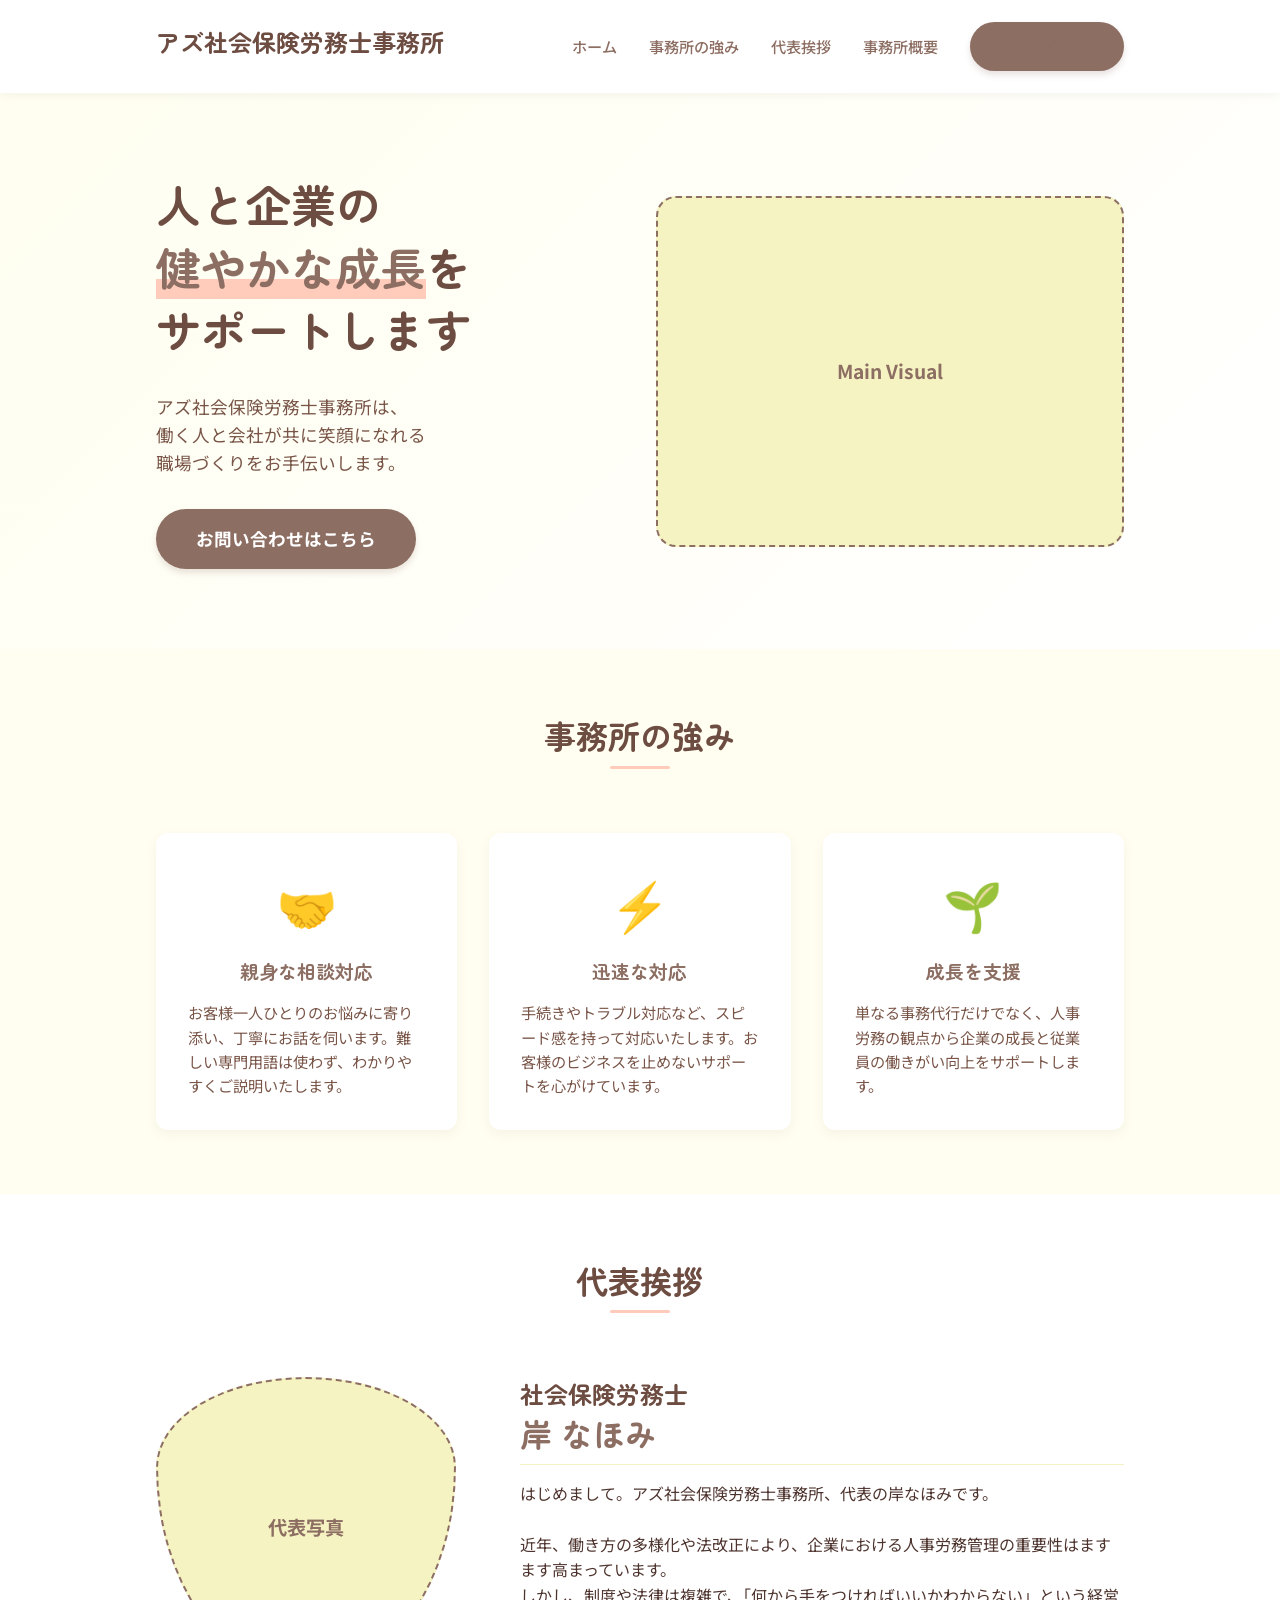
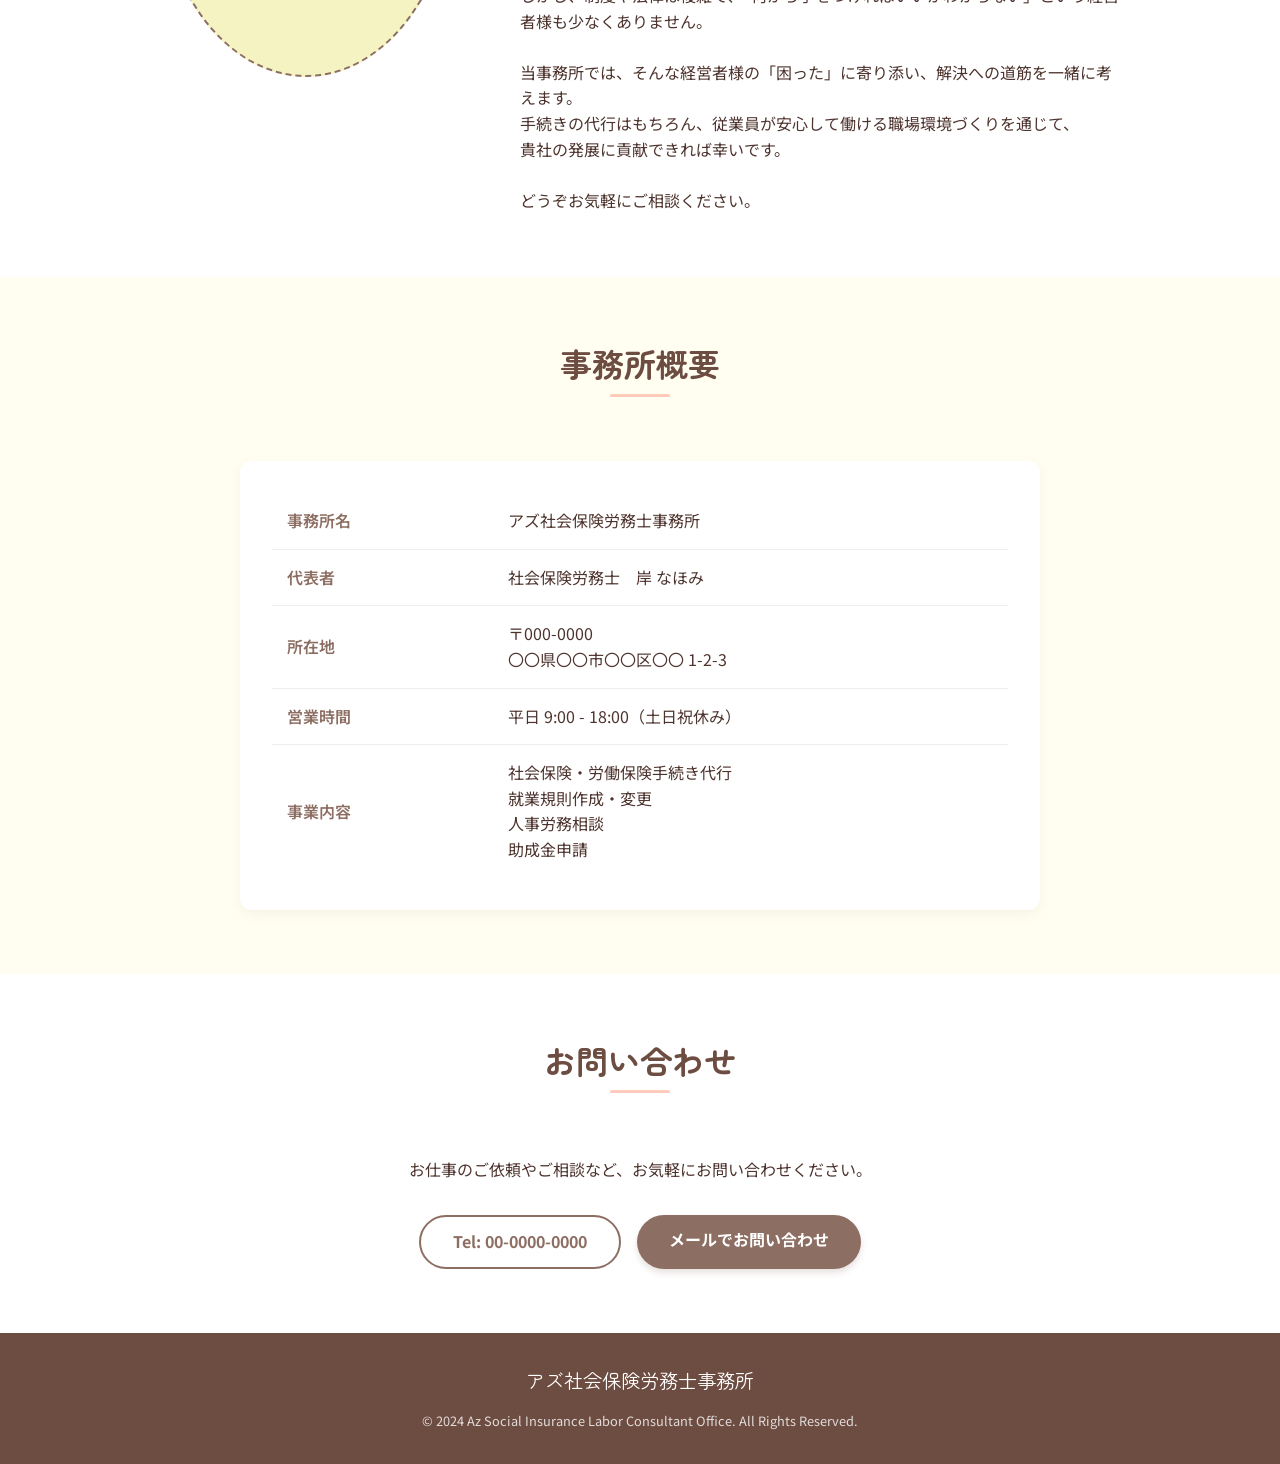
==== index.html @ 8798f66f "Initial commit" ====
<!DOCTYPE html>
<html lang="ja">
<head>
    <meta charset="UTF-8">
    <meta name="viewport" content="width=device-width, initial-scale=1.0">
    <title>アズ社会保険労務士事務所 | 代表 岸 なほみ</title>
    <meta name="description" content="アズ社会保険労務士事務所（代表：岸 なほみ）の公式ホームページです。人と企業の健やかな成長をサポートします。">
    <link rel="stylesheet" href="style.css">
    <link rel="preconnect" href="https://fonts.googleapis.com">
    <link rel="preconnect" href="https://fonts.gstatic.com" crossorigin>
    <link href="https://fonts.googleapis.com/css2?family=Noto+Sans+JP:wght@400;500;700&family=Zen+Maru+Gothic:wght@400;500;700&display=swap" rel="stylesheet">
</head>
<body>
    <header class="header">
        <div class="container header-container">
            <h1 class="logo">
                <a href="#">アズ社会保険労務士事務所</a>
            </h1>
            <nav class="nav">
                <ul class="nav-list">
                    <li class="nav-item"><a href="#hero">ホーム</a></li>
                    <li class="nav-item"><a href="#strengths">事務所の強み</a></li>
                    <li class="nav-item"><a href="#message">代表挨拶</a></li>
                    <li class="nav-item"><a href="#about">事務所概要</a></li>
                    <li class="nav-item"><a href="#contact" class="btn btn-primary">お問い合わせ</a></li>
                </ul>
            </nav>
            <button class="mobile-menu-btn" aria-label="メニューを開く">
                <span class="bar"></span>
                <span class="bar"></span>
                <span class="bar"></span>
            </button>
        </div>
    </header>

    <main>
        <section id="hero" class="hero">
            <div class="container hero-container">
                <div class="hero-content">
                    <h2 class="hero-title">
                        人と企業の<br>
                        <span class="highlight">健やかな成長</span>を<br>
                        サポートします
                    </h2>
                    <p class="hero-description">
                        アズ社会保険労務士事務所は、<br>
                        働く人と会社が共に笑顔になれる<br>
                        職場づくりをお手伝いします。
                    </p>
                    <a href="#contact" class="btn btn-primary btn-lg">お問い合わせはこちら</a>
                </div>
                <div class="hero-image">
                    <!-- Placeholder for Hero Image -->
                    <div class="img-placeholder">Main Visual</div>
                </div>
            </div>
        </section>

        <section id="strengths" class="section bg-cream">
            <div class="container">
                <h2 class="section-title">事務所の強み</h2>
                <div class="grid strengths-grid">
                    <div class="card strength-card">
                        <div class="icon-box">🤝</div>
                        <h3 class="card-title">親身な相談対応</h3>
                        <p class="card-text">
                            お客様一人ひとりのお悩みに寄り添い、丁寧にお話を伺います。難しい専門用語は使わず、わかりやすくご説明いたします。
                        </p>
                    </div>
                    <div class="card strength-card">
                        <div class="icon-box">⚡</div>
                        <h3 class="card-title">迅速な対応</h3>
                        <p class="card-text">
                            手続きやトラブル対応など、スピード感を持って対応いたします。お客様のビジネスを止めないサポートを心がけています。
                        </p>
                    </div>
                    <div class="card strength-card">
                        <div class="icon-box">🌱</div>
                        <h3 class="card-title">成長を支援</h3>
                        <p class="card-text">
                            単なる事務代行だけでなく、人事労務の観点から企業の成長と従業員の働きがい向上をサポートします。
                        </p>
                    </div>
                </div>
            </div>
        </section>

        <section id="message" class="section">
            <div class="container">
                <h2 class="section-title">代表挨拶</h2>
                <div class="profile-container">
                    <div class="profile-image">
                        <!-- Placeholder for Profile Image -->
                        <div class="img-placeholder profile-placeholder">代表写真</div>
                    </div>
                    <div class="profile-content">
                        <h3 class="profile-name">
                            社会保険労務士 <br>
                            <span class="name-highlight">岸 なほみ</span>
                        </h3>
                        <p class="profile-text">
                            はじめまして。アズ社会保険労務士事務所、代表の岸なほみです。<br><br>
                            近年、働き方の多様化や法改正により、企業における人事労務管理の重要性はますます高まっています。<br>
                            しかし、制度や法律は複雑で、「何から手をつければいいかわからない」という経営者様も少なくありません。<br><br>
                            当事務所では、そんな経営者様の「困った」に寄り添い、解決への道筋を一緒に考えます。<br>
                            手続きの代行はもちろん、従業員が安心して働ける職場環境づくりを通じて、<br>
                            貴社の発展に貢献できれば幸いです。<br><br>
                            どうぞお気軽にご相談ください。
                        </p>
                    </div>
                </div>
            </div>
        </section>

        <section id="about" class="section bg-cream">
            <div class="container">
                <h2 class="section-title">事務所概要</h2>
                <div class="about-table-container">
                    <table class="about-table">
                        <tr>
                            <th>事務所名</th>
                            <td>アズ社会保険労務士事務所</td>
                        </tr>
                        <tr>
                            <th>代表者</th>
                            <td>社会保険労務士　岸 なほみ</td>
                        </tr>
                        <tr>
                            <th>所在地</th>
                            <td>〒000-0000<br>〇〇県〇〇市〇〇区〇〇 1-2-3</td>
                        </tr>
                        <tr>
                            <th>営業時間</th>
                            <td>平日 9:00 - 18:00（土日祝休み）</td>
                        </tr>
                        <tr>
                            <th>事業内容</th>
                            <td>
                                社会保険・労働保険手続き代行<br>
                                就業規則作成・変更<br>
                                人事労務相談<br>
                                助成金申請
                            </td>
                        </tr>
                    </table>
                </div>
            </div>
        </section>

        <section id="contact" class="section contact-section">
            <div class="container text-center">
                <h2 class="section-title">お問い合わせ</h2>
                <p class="contact-desc">
                    お仕事のご依頼やご相談など、お気軽にお問い合わせください。
                </p>
                <div class="contact-buttons">
                    <a href="tel:0000000000" class="btn btn-secondary btn-icon">
                         Tel: 00-0000-0000
                    </a>
                    <a href="mailto:info@example.com" class="btn btn-primary btn-icon">
                         メールでお問い合わせ
                    </a>
                </div>
            </div>
        </section>
    </main>

    <footer class="footer">
        <div class="container footer-container">
            <div class="footer-logo">アズ社会保険労務士事務所</div>
            <p class="copyright">&copy; 2024 Az Social Insurance Labor Consultant Office. All Rights Reserved.</p>
        </div>
    </footer>

    <script src="script.js"></script>
</body>
</html>
---- style.css ----
/* Base Styles */
:root {
    --color-cream: #FFFDD0;
    --color-cream-dark: #F5F3C2;
    --color-brown: #8D6E63;
    --color-brown-dark: #6D4C41;
    --color-terracotta: #FFCCBC;
    --color-text: #4E342E;
    --color-text-light: #795548;
    --color-white: #FFFFFF;
    --color-bg-cream: #FFFEF0;

    --font-base: 'Noto Sans JP', sans-serif;
    --font-heading: 'Zen Maru Gothic', sans-serif;

    --spacing-sm: 8px;
    --spacing-md: 16px;
    --spacing-lg: 32px;
    --spacing-xl: 64px;

    --shadow-card: 0 4px 12px rgba(141, 110, 99, 0.08);
    --radius-md: 12px;
    --radius-lg: 20px;
}

* {
    box-sizing: border-box;
    margin: 0;
    padding: 0;
}

body {
    font-family: var(--font-base);
    color: var(--color-text);
    background-color: var(--color-white);
    line-height: 1.6;
}

h1,
h2,
h3,
h4,
h5,
h6 {
    font-family: var(--font-heading);
    color: var(--color-brown-dark);
    margin-bottom: var(--spacing-md);
    line-height: 1.4;
}

a {
    text-decoration: none;
    color: inherit;
    transition: opacity 0.3s ease;
}

a:hover {
    opacity: 0.8;
}

ul {
    list-style: none;
}

img {
    max-width: 100%;
    height: auto;
}

.container {
    width: 90%;
    max-width: 1000px;
    margin: 0 auto;
    padding: 0 var(--spacing-md);
}

.section {
    padding: var(--spacing-xl) 0;
}

.bg-cream {
    background-color: var(--color-bg-cream);
}

.section-title {
    text-align: center;
    font-size: 2rem;
    margin-bottom: var(--spacing-xl);
    position: relative;
}

.section-title::after {
    content: '';
    display: block;
    width: 60px;
    height: 3px;
    background-color: var(--color-terracotta);
    margin: var(--spacing-sm) auto 0;
    border-radius: 2px;
}

.text-center {
    text-align: center;
}

/* Header */
.header {
    background-color: var(--color-white);
    padding: var(--spacing-md) 0;
    position: sticky;
    top: 0;
    z-index: 100;
    box-shadow: 0 2px 10px rgba(0, 0, 0, 0.05);
}

.header-container {
    display: flex;
    justify-content: space-between;
    align-items: center;
}

.logo a {
    font-family: var(--font-heading);
    font-size: 1.5rem;
    color: var(--color-brown-dark);
    font-weight: 700;
}

.nav-list {
    display: flex;
    align-items: center;
    gap: var(--spacing-lg);
}

.nav-item a {
    color: var(--color-brown);
    font-weight: 500;
    font-size: 0.95rem;
}

.mobile-menu-btn {
    display: none;
    background: none;
    border: none;
    cursor: pointer;
    flex-direction: column;
    gap: 6px;
    z-index: 101;
}

.bar {
    width: 25px;
    height: 2px;
    background-color: var(--color-brown);
    transition: 0.3s;
}

.mobile-menu-btn.active .bar:nth-child(1) {
    transform: translateY(8px) rotate(45deg);
}

.mobile-menu-btn.active .bar:nth-child(2) {
    opacity: 0;
}

.mobile-menu-btn.active .bar:nth-child(3) {
    transform: translateY(-8px) rotate(-45deg);
}

/* Hero Section */
.hero {
    background: linear-gradient(135deg, var(--color-bg-cream) 0%, #fff 100%);
    padding: 80px 0;
    position: relative;
    overflow: hidden;
}

.hero-container {
    display: flex;
    align-items: center;
    justify-content: space-between;
    gap: var(--spacing-lg);
}

.hero-content {
    flex: 1;
}

.hero-title {
    font-size: 2.8rem;
    font-weight: 700;
    margin-bottom: var(--spacing-lg);
    color: var(--color-brown-dark);
}

.highlight {
    color: var(--color-brown);
    background: linear-gradient(transparent 70%, var(--color-terracotta) 70%);
}

.hero-description {
    font-size: 1.1rem;
    margin-bottom: var(--spacing-lg);
    color: var(--color-text-light);
}

.hero-image {
    flex: 1;
    display: flex;
    justify-content: center;
    align-items: center;
}

.img-placeholder {
    width: 100%;
    aspect-ratio: 4/3;
    background-color: var(--color-cream-dark);
    border-radius: var(--radius-lg);
    display: flex;
    align-items: center;
    justify-content: center;
    color: var(--color-brown);
    font-weight: 700;
    font-size: 1.2rem;
    border: 2px dashed var(--color-brown);
}

/* Buttons */
.btn {
    display: inline-block;
    padding: 12px 32px;
    border-radius: 50px;
    font-weight: 700;
    transition: all 0.3s ease;
    text-align: center;
}

.btn-primary {
    background-color: var(--color-brown);
    color: var(--color-white);
    box-shadow: 0 4px 6px rgba(141, 110, 99, 0.2);
}

.btn-primary:hover {
    background-color: var(--color-brown-dark);
    transform: translateY(-2px);
    box-shadow: 0 6px 12px rgba(141, 110, 99, 0.3);
}

.btn-secondary {
    background-color: var(--color-white);
    color: var(--color-brown);
    border: 2px solid var(--color-brown);
}

.btn-secondary:hover {
    background-color: var(--color-brown);
    color: var(--color-white);
}

.btn-lg {
    padding: 16px 40px;
    font-size: 1.1rem;
}

/* Strengths Section */
.strengths-grid {
    display: grid;
    grid-template-columns: repeat(auto-fit, minmax(280px, 1fr));
    gap: var(--spacing-lg);
}

.card {
    background-color: var(--color-white);
    padding: var(--spacing-lg);
    border-radius: var(--radius-md);
    box-shadow: var(--shadow-card);
    transition: transform 0.3s ease;
}

.card:hover {
    transform: translateY(-5px);
}

.icon-box {
    font-size: 3rem;
    margin-bottom: var(--spacing-md);
    text-align: center;
}

.card-title {
    text-align: center;
    color: var(--color-brown);
    margin-bottom: var(--spacing-md);
}

.card-text {
    font-size: 0.95rem;
    color: var(--color-text-light);
}

/* Message Section */
.profile-container {
    display: flex;
    gap: var(--spacing-xl);
    align-items: flex-start;
}

.profile-image {
    flex: 0 0 300px;
}

.profile-placeholder {
    aspect-ratio: 1/1;
    border-radius: 50% 50% 50% 50% / 30% 30% 70% 70%;
    /* Organic shape */
}

.profile-content {
    flex: 1;
}

.profile-name {
    font-size: 1.5rem;
    margin-bottom: var(--spacing-md);
    border-bottom: 1px solid var(--color-cream-dark);
    padding-bottom: var(--spacing-sm);
}

.name-highlight {
    font-size: 2rem;
    color: var(--color-brown);
}

/* About Section */
.about-table-container {
    max-width: 800px;
    margin: 0 auto;
    background-color: var(--color-white);
    padding: var(--spacing-lg);
    border-radius: var(--radius-md);
    box-shadow: var(--shadow-card);
}

.about-table {
    width: 100%;
    border-collapse: collapse;
}

.about-table th,
.about-table td {
    padding: 15px;
    border-bottom: 1px solid #eee;
    text-align: left;
}

.about-table th {
    width: 30%;
    color: var(--color-brown);
    font-weight: 600;
}

.about-table tr:last-child th,
.about-table tr:last-child td {
    border-bottom: none;
}

/* Contact Section */
.contact-desc {
    margin-bottom: var(--spacing-lg);
}

.contact-buttons {
    display: flex;
    justify-content: center;
    gap: var(--spacing-md);
    flex-wrap: wrap;
}

/* Footer */
.footer {
    background-color: var(--color-brown-dark);
    color: var(--color-white);
    padding: var(--spacing-lg) 0;
    text-align: center;
}

.footer-logo {
    font-family: var(--font-heading);
    font-size: 1.2rem;
    margin-bottom: var(--spacing-md);
}

.copyright {
    font-size: 0.8rem;
    opacity: 0.8;
}

/* Responsive */
@media (max-width: 768px) {
    .header-container {
        padding: 0 var(--spacing-sm);
    }

    .nav {
        position: fixed;
        top: 0;
        right: -100%;
        width: 70%;
        height: 100vh;
        background-color: var(--color-white);
        box-shadow: -2px 0 10px rgba(0, 0, 0, 0.1);
        padding: 80px 20px;
        transition: 0.3s;
    }

    .nav.active {
        right: 0;
    }

    .nav-list {
        flex-direction: column;
        align-items: flex-start;
    }

    .mobile-menu-btn {
        display: flex;
    }

    .hero-container {
        flex-direction: column-reverse;
        text-align: center;
        padding-top: 40px;
    }

    .hero-title {
        font-size: 2rem;
    }

    .profile-container {
        flex-direction: column;
        align-items: center;
    }

    .profile-image {
        flex: 0 0 auto;
        width: 200px;
    }

    .section-title {
        font-size: 1.6rem;
    }
}
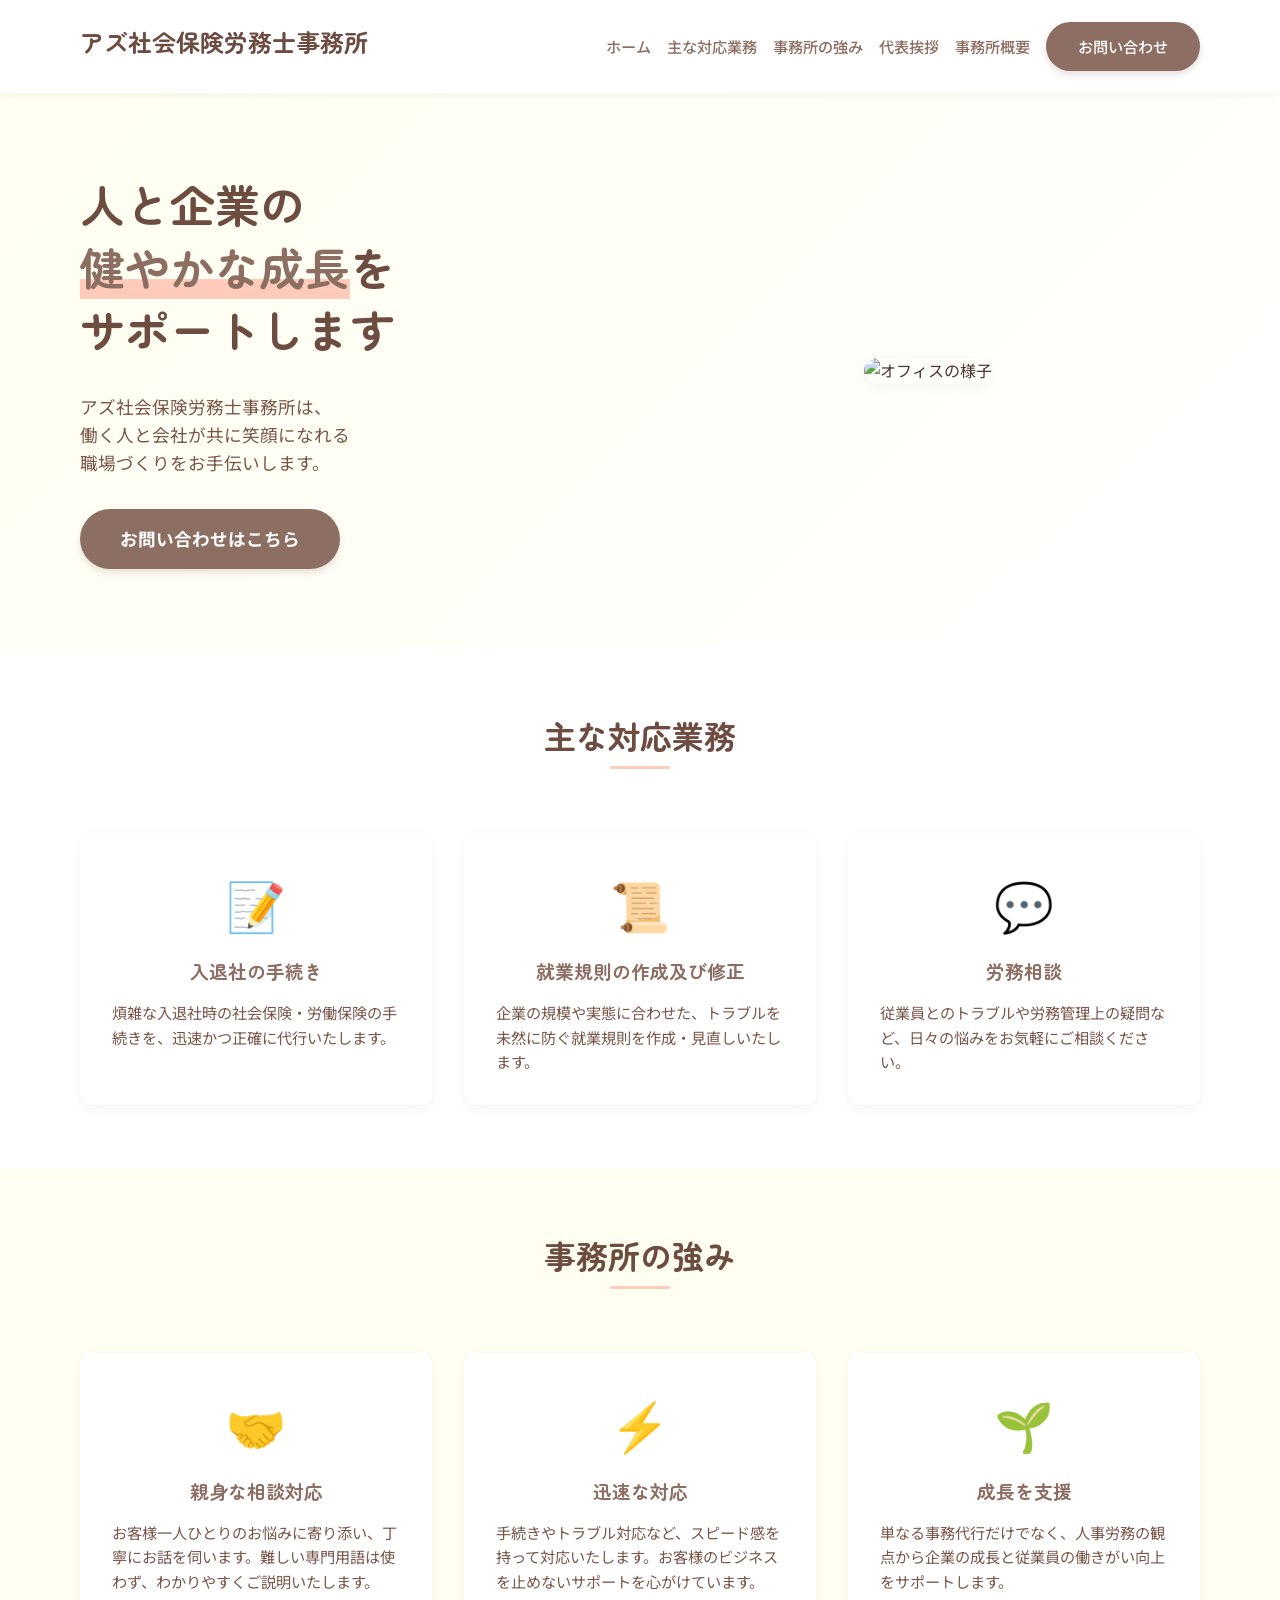
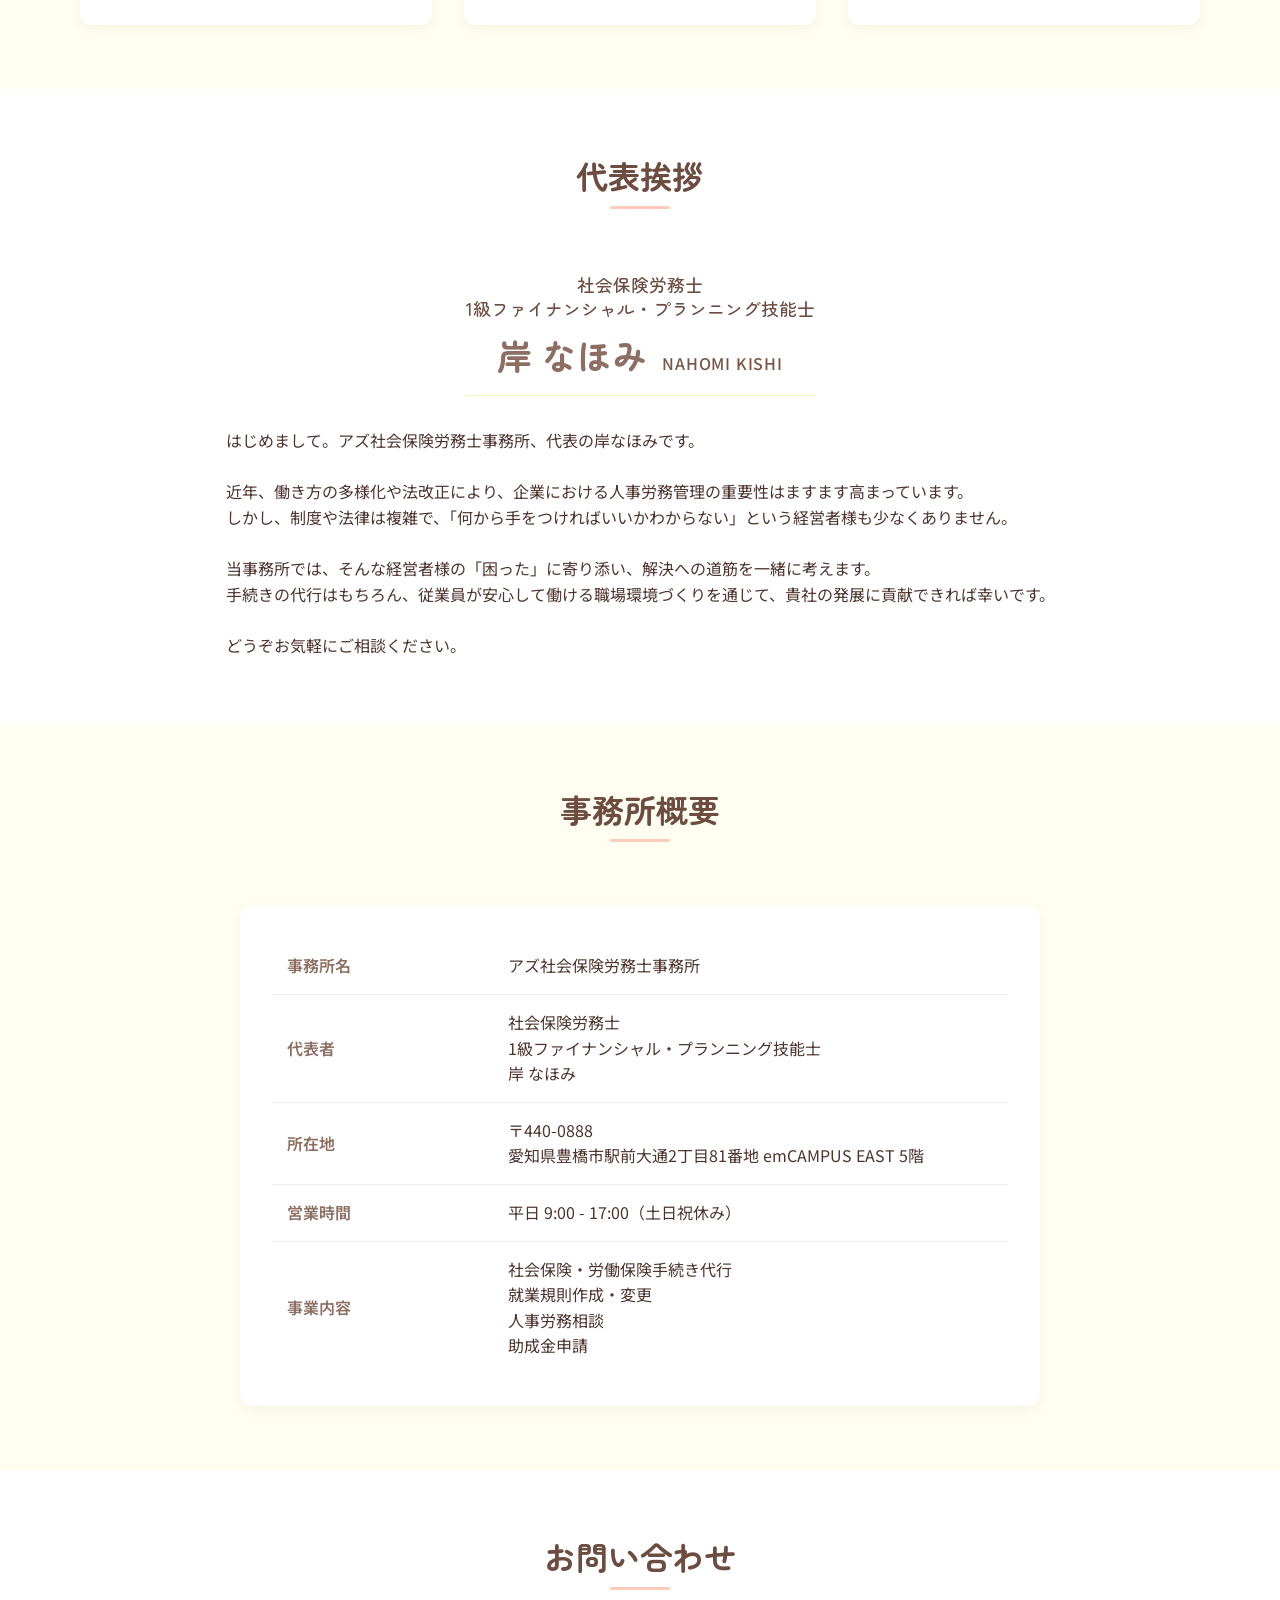
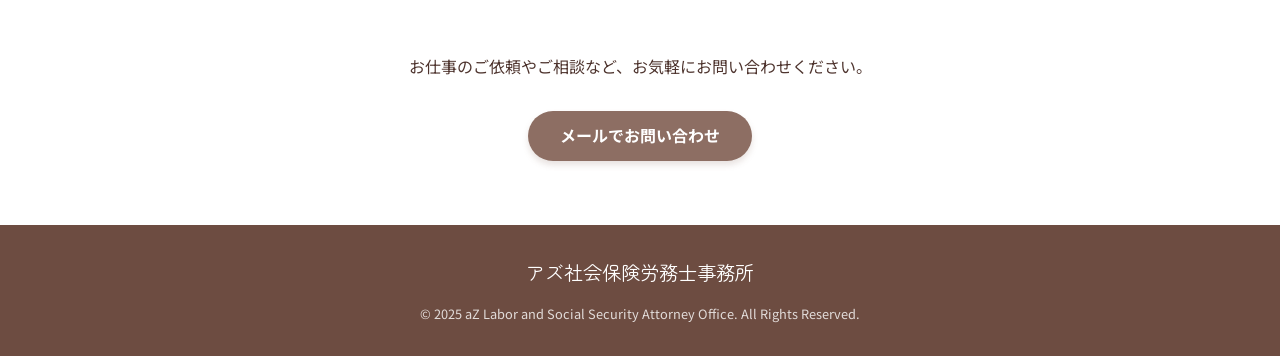
==== commit fbd20259: "add images and additional files" ====
--- a/index.html
+++ b/index.html
@@ -1,15 +1,19 @@
 <!DOCTYPE html>
 <html lang="ja">
+
 <head>
     <meta charset="UTF-8">
     <meta name="viewport" content="width=device-width, initial-scale=1.0">
     <title>アズ社会保険労務士事務所 | 代表 岸 なほみ</title>
     <meta name="description" content="アズ社会保険労務士事務所（代表：岸 なほみ）の公式ホームページです。人と企業の健やかな成長をサポートします。">
-    <link rel="stylesheet" href="style.css">
+    <link rel="stylesheet" href="style.css?v=2">
     <link rel="preconnect" href="https://fonts.googleapis.com">
     <link rel="preconnect" href="https://fonts.gstatic.com" crossorigin>
-    <link href="https://fonts.googleapis.com/css2?family=Noto+Sans+JP:wght@400;500;700&family=Zen+Maru+Gothic:wght@400;500;700&display=swap" rel="stylesheet">
+    <link
+        href="https://fonts.googleapis.com/css2?family=Noto+Sans+JP:wght@400;500;700&family=Zen+Maru+Gothic:wght@400;500;700&display=swap"
+        rel="stylesheet">
 </head>
+
 <body>
     <header class="header">
         <div class="container header-container">
@@ -19,6 +23,7 @@
             <nav class="nav">
                 <ul class="nav-list">
                     <li class="nav-item"><a href="#hero">ホーム</a></li>
+                    <li class="nav-item"><a href="#services">主な対応業務</a></li>
                     <li class="nav-item"><a href="#strengths">事務所の強み</a></li>
                     <li class="nav-item"><a href="#message">代表挨拶</a></li>
                     <li class="nav-item"><a href="#about">事務所概要</a></li>
@@ -50,8 +55,37 @@
                     <a href="#contact" class="btn btn-primary btn-lg">お問い合わせはこちら</a>
                 </div>
                 <div class="hero-image">
-                    <!-- Placeholder for Hero Image -->
-                    <div class="img-placeholder">Main Visual</div>
+                    <img src="images/hero-new.jpg" alt="オフィスの様子"
+                        style="border-radius: var(--radius-lg); box-shadow: var(--shadow-card);">
+                </div>
+            </div>
+        </section>
+
+        <section id="services" class="section">
+            <div class="container">
+                <h2 class="section-title">主な対応業務</h2>
+                <div class="grid services-grid">
+                    <div class="card service-card">
+                        <div class="icon-box">📝</div>
+                        <h3 class="card-title">入退社の手続き</h3>
+                        <p class="card-text">
+                            煩雑な入退社時の社会保険・労働保険の手続きを、迅速かつ正確に代行いたします。
+                        </p>
+                    </div>
+                    <div class="card service-card">
+                        <div class="icon-box">📜</div>
+                        <h3 class="card-title">就業規則の作成及び修正</h3>
+                        <p class="card-text">
+                            企業の規模や実態に合わせた、トラブルを未然に防ぐ就業規則を作成・見直しいたします。
+                        </p>
+                    </div>
+                    <div class="card service-card">
+                        <div class="icon-box">💬</div>
+                        <h3 class="card-title">労務相談</h3>
+                        <p class="card-text">
+                            従業員とのトラブルや労務管理上の疑問など、日々の悩みをお気軽にご相談ください。
+                        </p>
+                    </div>
                 </div>
             </div>
         </section>
@@ -89,22 +123,19 @@
             <div class="container">
                 <h2 class="section-title">代表挨拶</h2>
                 <div class="profile-container">
-                    <div class="profile-image">
-                        <!-- Placeholder for Profile Image -->
-                        <div class="img-placeholder profile-placeholder">代表写真</div>
-                    </div>
+
                     <div class="profile-content">
                         <h3 class="profile-name">
-                            社会保険労務士 <br>
+                            <span class="profile-title">社会保険労務士<br>1級ファイナンシャル・プランニング技能士</span><br>
                             <span class="name-highlight">岸 なほみ</span>
+                            <span class="name-roman">NAHOMI KISHI</span>
                         </h3>
                         <p class="profile-text">
                             はじめまして。アズ社会保険労務士事務所、代表の岸なほみです。<br><br>
                             近年、働き方の多様化や法改正により、企業における人事労務管理の重要性はますます高まっています。<br>
                             しかし、制度や法律は複雑で、「何から手をつければいいかわからない」という経営者様も少なくありません。<br><br>
                             当事務所では、そんな経営者様の「困った」に寄り添い、解決への道筋を一緒に考えます。<br>
-                            手続きの代行はもちろん、従業員が安心して働ける職場環境づくりを通じて、<br>
-                            貴社の発展に貢献できれば幸いです。<br><br>
+                            手続きの代行はもちろん、従業員が安心して働ける職場環境づくりを通じて、貴社の発展に貢献できれば幸いです。<br><br>
                             どうぞお気軽にご相談ください。
                         </p>
                     </div>
@@ -123,15 +154,15 @@
                         </tr>
                         <tr>
                             <th>代表者</th>
-                            <td>社会保険労務士　岸 なほみ</td>
+                            <td>社会保険労務士<br>1級ファイナンシャル・プランニング技能士<br>岸 なほみ</td>
                         </tr>
                         <tr>
                             <th>所在地</th>
-                            <td>〒000-0000<br>〇〇県〇〇市〇〇区〇〇 1-2-3</td>
+                            <td>〒440-0888<br>愛知県豊橋市駅前大通2丁目81番地 emCAMPUS EAST 5階</td>
                         </tr>
                         <tr>
                             <th>営業時間</th>
-                            <td>平日 9:00 - 18:00（土日祝休み）</td>
+                            <td>平日 9:00 - 17:00（土日祝休み）</td>
                         </tr>
                         <tr>
                             <th>事業内容</th>
@@ -154,11 +185,9 @@
                     お仕事のご依頼やご相談など、お気軽にお問い合わせください。
                 </p>
                 <div class="contact-buttons">
-                    <a href="tel:0000000000" class="btn btn-secondary btn-icon">
-                         Tel: 00-0000-0000
-                    </a>
-                    <a href="mailto:info@example.com" class="btn btn-primary btn-icon">
-                         メールでお問い合わせ
+
+                    <a href="mailto:nahomi.kishi@az-aichi.jp" class="btn btn-primary btn-icon">
+                        メールでお問い合わせ
                     </a>
                 </div>
             </div>
@@ -168,10 +197,11 @@
     <footer class="footer">
         <div class="container footer-container">
             <div class="footer-logo">アズ社会保険労務士事務所</div>
-            <p class="copyright">&copy; 2024 Az Social Insurance Labor Consultant Office. All Rights Reserved.</p>
+            <p class="copyright">&copy; 2025 aZ Labor and Social Security Attorney Office. All Rights Reserved.</p>
         </div>
     </footer>
 
     <script src="script.js"></script>
 </body>
-</html>
+
+</html>
--- a/style.css
+++ b/style.css
@@ -69,7 +69,7 @@
 
 .container {
     width: 90%;
-    max-width: 1000px;
+    max-width: 1200px;
     margin: 0 auto;
     padding: 0 var(--spacing-md);
 }
@@ -129,13 +129,17 @@
 .nav-list {
     display: flex;
     align-items: center;
-    gap: var(--spacing-lg);
+    gap: var(--spacing-md);
 }
 
 .nav-item a {
     color: var(--color-brown);
     font-weight: 500;
     font-size: 0.95rem;
+}
+
+.nav-item .btn {
+    color: var(--color-white);
 }
 
 .mobile-menu-btn {
@@ -263,7 +267,8 @@
     font-size: 1.1rem;
 }
 
-/* Strengths Section */
+/* Services & Strengths Section */
+.services-grid,
 .strengths-grid {
     display: grid;
     grid-template-columns: repeat(auto-fit, minmax(280px, 1fr));
@@ -303,7 +308,8 @@
 .profile-container {
     display: flex;
     gap: var(--spacing-xl);
-    align-items: flex-start;
+    align-items: center;
+    justify-content: center;
 }
 
 .profile-image {
@@ -312,24 +318,56 @@
 
 .profile-placeholder {
     aspect-ratio: 1/1;
-    border-radius: 50% 50% 50% 50% / 30% 30% 70% 70%;
-    /* Organic shape */
+    border-radius: 50%;
+    /* Circle shape */
 }
 
 .profile-content {
-    flex: 1;
+    width: 100%;
+    max-width: 960px;
+    text-align: center;
 }
 
 .profile-name {
     font-size: 1.5rem;
-    margin-bottom: var(--spacing-md);
+    margin-bottom: var(--spacing-lg);
+    /* Increased margin */
     border-bottom: 1px solid var(--color-cream-dark);
-    padding-bottom: var(--spacing-sm);
+    padding-bottom: var(--spacing-md);
+    /* Increased padding */
+    line-height: 1.4;
+    display: inline-block;
+}
+
+.profile-title {
+    font-size: 1.1rem;
+    /* Specific size for title */
+    display: inline-block;
+    margin-bottom: 8px;
+    /* Space between title and name */
+    font-weight: 500;
 }
 
 .name-highlight {
-    font-size: 2rem;
+    font-size: 2.2rem;
+    /* Increased size */
     color: var(--color-brown);
+    font-weight: 700;
+}
+
+.name-roman {
+    font-family: var(--font-base);
+    font-size: 1rem;
+    color: var(--color-text-light);
+    margin-left: var(--spacing-sm);
+    font-weight: 500;
+    letter-spacing: 0.05em;
+}
+
+
+.profile-content .profile-text {
+    text-align: left !important;
+    display: inline-block;
 }
 
 /* About Section */
@@ -405,22 +443,101 @@
     .nav {
         position: fixed;
         top: 0;
-        right: -100%;
-        width: 70%;
+        left: 0;
+        width: 100%;
         height: 100vh;
-        background-color: var(--color-white);
-        box-shadow: -2px 0 10px rgba(0, 0, 0, 0.1);
-        padding: 80px 20px;
-        transition: 0.3s;
+        background-color: rgba(255, 254, 240, 0.95);
+        /* Cream with slight transparency */
+        backdrop-filter: blur(5px);
+        display: flex;
+        justify-content: center;
+        align-items: center;
+        opacity: 0;
+        pointer-events: none;
+        transition: opacity 0.4s cubic-bezier(0.16, 1, 0.3, 1);
+        z-index: 100;
+        padding: 0;
     }
 
     .nav.active {
+        opacity: 1;
+        pointer-events: auto;
         right: 0;
+        /* Resetting simply for safety, though left:0 handles it */
     }
 
     .nav-list {
         flex-direction: column;
-        align-items: flex-start;
+        align-items: center;
+        gap: 30px;
+        transform: translateY(20px);
+        transition: transform 0.4s ease;
+    }
+
+    .nav.active .nav-list {
+        transform: translateY(0);
+    }
+
+    .nav-item {
+        opacity: 0;
+        transform: translateY(20px);
+        transition: opacity 0.5s ease, transform 0.5s ease;
+    }
+
+    .nav.active .nav-item {
+        opacity: 1;
+        transform: translateY(0);
+    }
+
+    /* Staggered Delay */
+    .nav.active .nav-item:nth-child(1) {
+        transition-delay: 0.1s;
+    }
+
+    .nav.active .nav-item:nth-child(2) {
+        transition-delay: 0.15s;
+    }
+
+    .nav.active .nav-item:nth-child(3) {
+        transition-delay: 0.2s;
+    }
+
+    .nav.active .nav-item:nth-child(4) {
+        transition-delay: 0.25s;
+    }
+
+    .nav.active .nav-item:nth-child(5) {
+        transition-delay: 0.3s;
+    }
+
+    .nav.active .nav-item:nth-child(6) {
+        transition-delay: 0.35s;
+    }
+
+    .nav-item a {
+        font-size: 1.2rem;
+        font-weight: 700;
+        color: var(--color-brown-dark);
+        display: inline-block;
+        position: relative;
+    }
+
+    /* Underline animation on hover */
+    .nav-item a::after {
+        content: '';
+        display: block;
+        width: 0;
+        height: 2px;
+        background: var(--color-terracotta);
+        transition: width 0.3s;
+        position: absolute;
+        bottom: -5px;
+        left: 50%;
+        transform: translateX(-50%);
+    }
+
+    .nav-item a:hover::after {
+        width: 100%;
     }
 
     .mobile-menu-btn {
@@ -450,4 +567,34 @@
     .section-title {
         font-size: 1.6rem;
     }
+
+    /* Profile Adjustments for Mobile */
+    .name-highlight {
+        font-size: 1.8rem;
+    }
+
+    .name-roman {
+        display: block;
+        margin-left: 0;
+        margin-top: 4px;
+        font-size: 0.9rem;
+    }
+
+    .profile-title {
+        font-size: 1rem;
+    }
+
+    /* Table Adjustments for Mobile */
+    .about-table th,
+    .about-table td {
+        display: block;
+        width: 100%;
+        padding: 10px 0;
+    }
+
+    .about-table th {
+        border-bottom: none;
+        padding-bottom: 0;
+        color: var(--color-brown-dark);
+    }
 }
